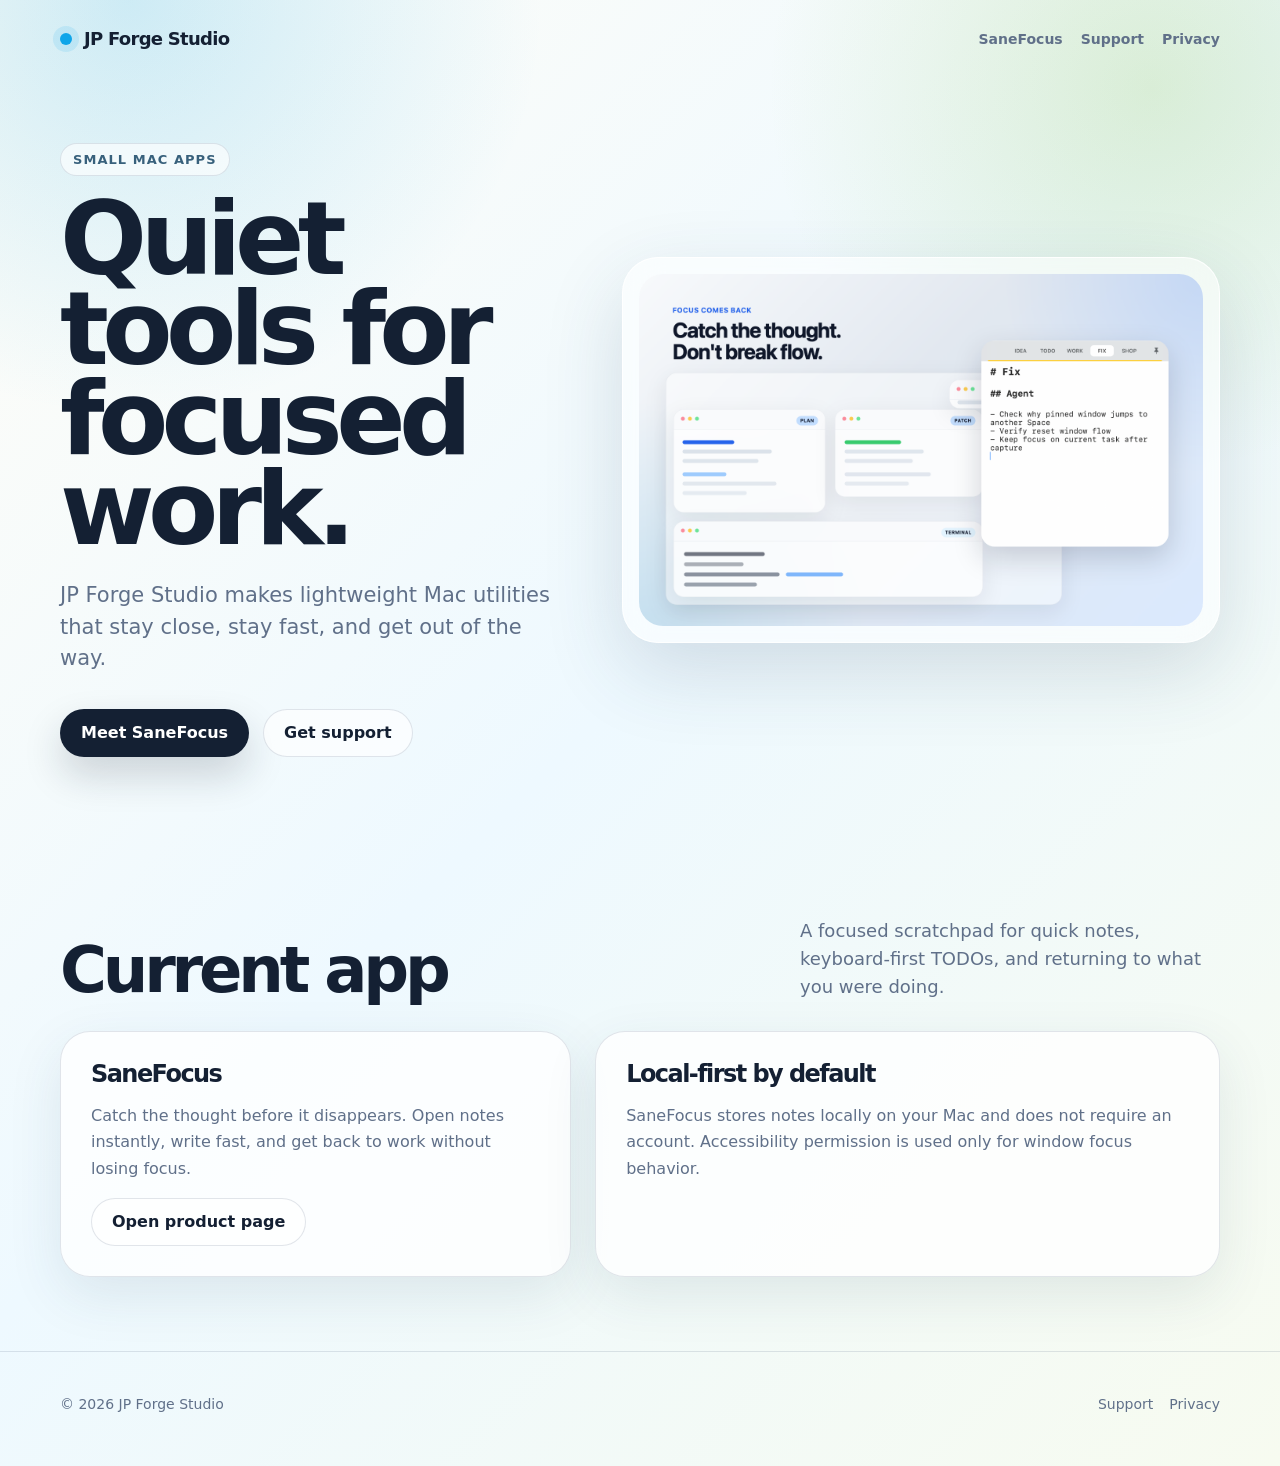
==== index.html @ 9101c615 "Add JP Forge Studio website Create the initial static site for SaneFocus marketing, support, and pri" ====
<!doctype html>
<html lang="en">
  <head>
    <meta charset="utf-8">
    <meta name="viewport" content="width=device-width, initial-scale=1">
    <title>JP Forge Studio</title>
    <meta name="description" content="JP Forge Studio makes small, focused Mac apps.">
    <link rel="stylesheet" href="/styles.css">
  </head>
  <body>
    <header class="shell nav">
      <a class="brand" href="/">
        <span class="brand-dot"></span>
        JP Forge Studio
      </a>
      <nav class="nav-links" aria-label="Main navigation">
        <a href="/sanefocus/">SaneFocus</a>
        <a href="/sanefocus/support/">Support</a>
        <a href="/sanefocus/privacy/">Privacy</a>
      </nav>
    </header>

    <main class="shell hero">
      <section>
        <div class="eyebrow">Small Mac Apps</div>
        <h1>Quiet tools for focused work.</h1>
        <p class="lede">
          JP Forge Studio makes lightweight Mac utilities that stay close,
          stay fast, and get out of the way.
        </p>
        <div class="actions">
          <a class="button" href="/sanefocus/">Meet SaneFocus</a>
          <a class="button secondary" href="/sanefocus/support/">Get support</a>
        </div>
      </section>
      <section class="hero-card" aria-label="SaneFocus preview">
        <img src="/assets/sanefocus/02-focus-comes-back.png" alt="SaneFocus note window on a bright desktop">
      </section>
    </main>

    <section class="shell section">
      <div class="section-head">
        <h2>Current app</h2>
        <p>A focused scratchpad for quick notes, keyboard-first TODOs, and returning to what you were doing.</p>
      </div>
      <div class="split">
        <article class="card">
          <h3>SaneFocus</h3>
          <p>
            Catch the thought before it disappears. Open notes instantly,
            write fast, and get back to work without losing focus.
          </p>
          <a class="button secondary" href="/sanefocus/">Open product page</a>
        </article>
        <article class="card">
          <h3>Local-first by default</h3>
          <p>
            SaneFocus stores notes locally on your Mac and does not require an
            account. Accessibility permission is used only for window focus
            behavior.
          </p>
        </article>
      </div>
    </section>

    <footer class="footer">
      <div class="shell footer-inner">
        <span>© 2026 JP Forge Studio</span>
        <div class="footer-links">
          <a href="/sanefocus/support/">Support</a>
          <a href="/sanefocus/privacy/">Privacy</a>
        </div>
      </div>
    </footer>
  </body>
</html>
---- styles.css ----
:root {
  --paper: #fffdf7;
  --paper-soft: #f7fbf4;
  --ink: #142033;
  --muted: #607089;
  --line: rgba(74, 94, 122, 0.16);
  --cyan: #0ea5e9;
  --green: #8bc34a;
  --sun: #f8d66d;
  --rose: #f0648a;
  --card: rgba(255, 255, 255, 0.78);
  --shadow: 0 28px 80px rgba(43, 68, 93, 0.16);
  --font-display: "Avenir Next", "SF Pro Display", ui-sans-serif, system-ui, sans-serif;
  --font-body: "SF Pro Text", "Avenir Next", ui-sans-serif, system-ui, sans-serif;
}

* {
  box-sizing: border-box;
}

html {
  background: var(--paper);
  color: var(--ink);
  font-family: var(--font-body);
  scroll-behavior: smooth;
}

body {
  margin: 0;
  min-height: 100vh;
  background:
    radial-gradient(circle at 10% 0%, rgba(14, 165, 233, 0.20), transparent 26rem),
    radial-gradient(circle at 90% 6%, rgba(139, 195, 74, 0.22), transparent 24rem),
    linear-gradient(135deg, #fffdf7 0%, #eef9ff 48%, #f7fbf0 100%);
}

a {
  color: inherit;
}

.shell {
  width: min(1160px, calc(100% - 40px));
  margin: 0 auto;
}

.nav {
  display: flex;
  align-items: center;
  justify-content: space-between;
  padding: 28px 0 20px;
}

.brand {
  display: inline-flex;
  align-items: center;
  gap: 12px;
  text-decoration: none;
  font-family: var(--font-display);
  font-size: 18px;
  font-weight: 800;
  letter-spacing: -0.04em;
}

.brand-dot {
  width: 12px;
  height: 12px;
  border-radius: 999px;
  background: var(--cyan);
  box-shadow: 0 0 0 7px rgba(14, 165, 233, 0.12);
}

.nav-links {
  display: flex;
  gap: 18px;
  color: var(--muted);
  font-size: 14px;
  font-weight: 700;
}

.nav-links a {
  text-decoration: none;
}

.nav-links a:hover {
  color: var(--ink);
}

.hero {
  display: grid;
  grid-template-columns: minmax(0, 0.92fr) minmax(0, 1.08fr);
  gap: 52px;
  align-items: center;
  padding: 74px 0 86px;
}

.eyebrow {
  display: inline-flex;
  align-items: center;
  gap: 8px;
  margin-bottom: 18px;
  padding: 8px 12px;
  border: 1px solid var(--line);
  border-radius: 999px;
  background: rgba(255, 255, 255, 0.62);
  color: #38617c;
  font-size: 13px;
  font-weight: 800;
  letter-spacing: 0.08em;
  text-transform: uppercase;
}

h1,
h2,
h3 {
  margin: 0;
  font-family: var(--font-display);
  letter-spacing: -0.065em;
}

h1 {
  max-width: 760px;
  font-size: clamp(54px, 8vw, 104px);
  line-height: 0.88;
}

h2 {
  font-size: clamp(36px, 5vw, 66px);
  line-height: 0.95;
}

h3 {
  font-size: 24px;
  line-height: 1.05;
}

.lede {
  max-width: 650px;
  margin: 26px 0 0;
  color: var(--muted);
  font-size: 21px;
  line-height: 1.5;
}

.actions {
  display: flex;
  flex-wrap: wrap;
  gap: 14px;
  margin-top: 34px;
}

.button {
  display: inline-flex;
  align-items: center;
  justify-content: center;
  min-height: 48px;
  padding: 0 20px;
  border-radius: 999px;
  border: 1px solid transparent;
  background: var(--ink);
  color: #fff;
  font-weight: 800;
  text-decoration: none;
  box-shadow: 0 18px 38px rgba(20, 32, 51, 0.18);
}

.button.secondary {
  background: rgba(255, 255, 255, 0.64);
  color: var(--ink);
  border-color: var(--line);
  box-shadow: none;
}

.hero-card {
  position: relative;
  padding: 16px;
  border: 1px solid rgba(255, 255, 255, 0.88);
  border-radius: 36px;
  background: rgba(255, 255, 255, 0.52);
  box-shadow: var(--shadow);
  backdrop-filter: blur(18px);
}

.hero-card video,
.hero-card img,
.media-grid img {
  display: block;
  width: 100%;
  border-radius: 24px;
}

.section {
  padding: 74px 0;
}

.section-head {
  display: flex;
  align-items: end;
  justify-content: space-between;
  gap: 28px;
  margin-bottom: 30px;
}

.section-head p {
  max-width: 420px;
  margin: 0;
  color: var(--muted);
  font-size: 18px;
  line-height: 1.55;
}

.feature-grid {
  display: grid;
  grid-template-columns: repeat(4, minmax(0, 1fr));
  gap: 16px;
}

.feature {
  min-height: 240px;
  padding: 24px;
  border: 1px solid var(--line);
  border-radius: 28px;
  background: var(--card);
  box-shadow: 0 16px 48px rgba(47, 74, 96, 0.08);
}

.feature-mark {
  width: 42px;
  height: 42px;
  margin-bottom: 42px;
  border-radius: 16px;
  background: linear-gradient(135deg, var(--cyan), var(--green));
  box-shadow: 0 14px 32px rgba(14, 165, 233, 0.18);
}

.feature p,
.card p,
.doc p,
.doc li {
  color: var(--muted);
  line-height: 1.65;
}

.media-grid {
  display: grid;
  grid-template-columns: repeat(3, minmax(0, 1fr));
  gap: 18px;
}

.media-grid img {
  border: 1px solid var(--line);
  box-shadow: 0 18px 54px rgba(43, 68, 93, 0.13);
}

.split {
  display: grid;
  grid-template-columns: 0.9fr 1.1fr;
  gap: 24px;
}

.card,
.doc {
  border: 1px solid var(--line);
  border-radius: 30px;
  background: var(--card);
  box-shadow: 0 18px 54px rgba(43, 68, 93, 0.10);
}

.card {
  padding: 30px;
}

.doc {
  max-width: 820px;
  margin: 52px auto 96px;
  padding: 44px;
}

.doc h1 {
  font-size: clamp(42px, 7vw, 76px);
}

.doc h2 {
  margin-top: 38px;
  font-size: 30px;
}

.doc a {
  color: #096b9b;
  font-weight: 800;
}

.footer {
  padding: 44px 0 54px;
  border-top: 1px solid var(--line);
  color: var(--muted);
  font-size: 14px;
}

.footer-inner {
  display: flex;
  justify-content: space-between;
  gap: 18px;
}

.footer-links {
  display: flex;
  gap: 16px;
}

.footer a {
  text-decoration: none;
}

@media (max-width: 880px) {
  .hero,
  .split {
    grid-template-columns: 1fr;
  }

  .feature-grid,
  .media-grid {
    grid-template-columns: 1fr;
  }

  .section-head,
  .footer-inner {
    align-items: start;
    flex-direction: column;
  }

  .nav {
    align-items: start;
    gap: 20px;
    flex-direction: column;
  }

  .nav-links {
    flex-wrap: wrap;
  }
}
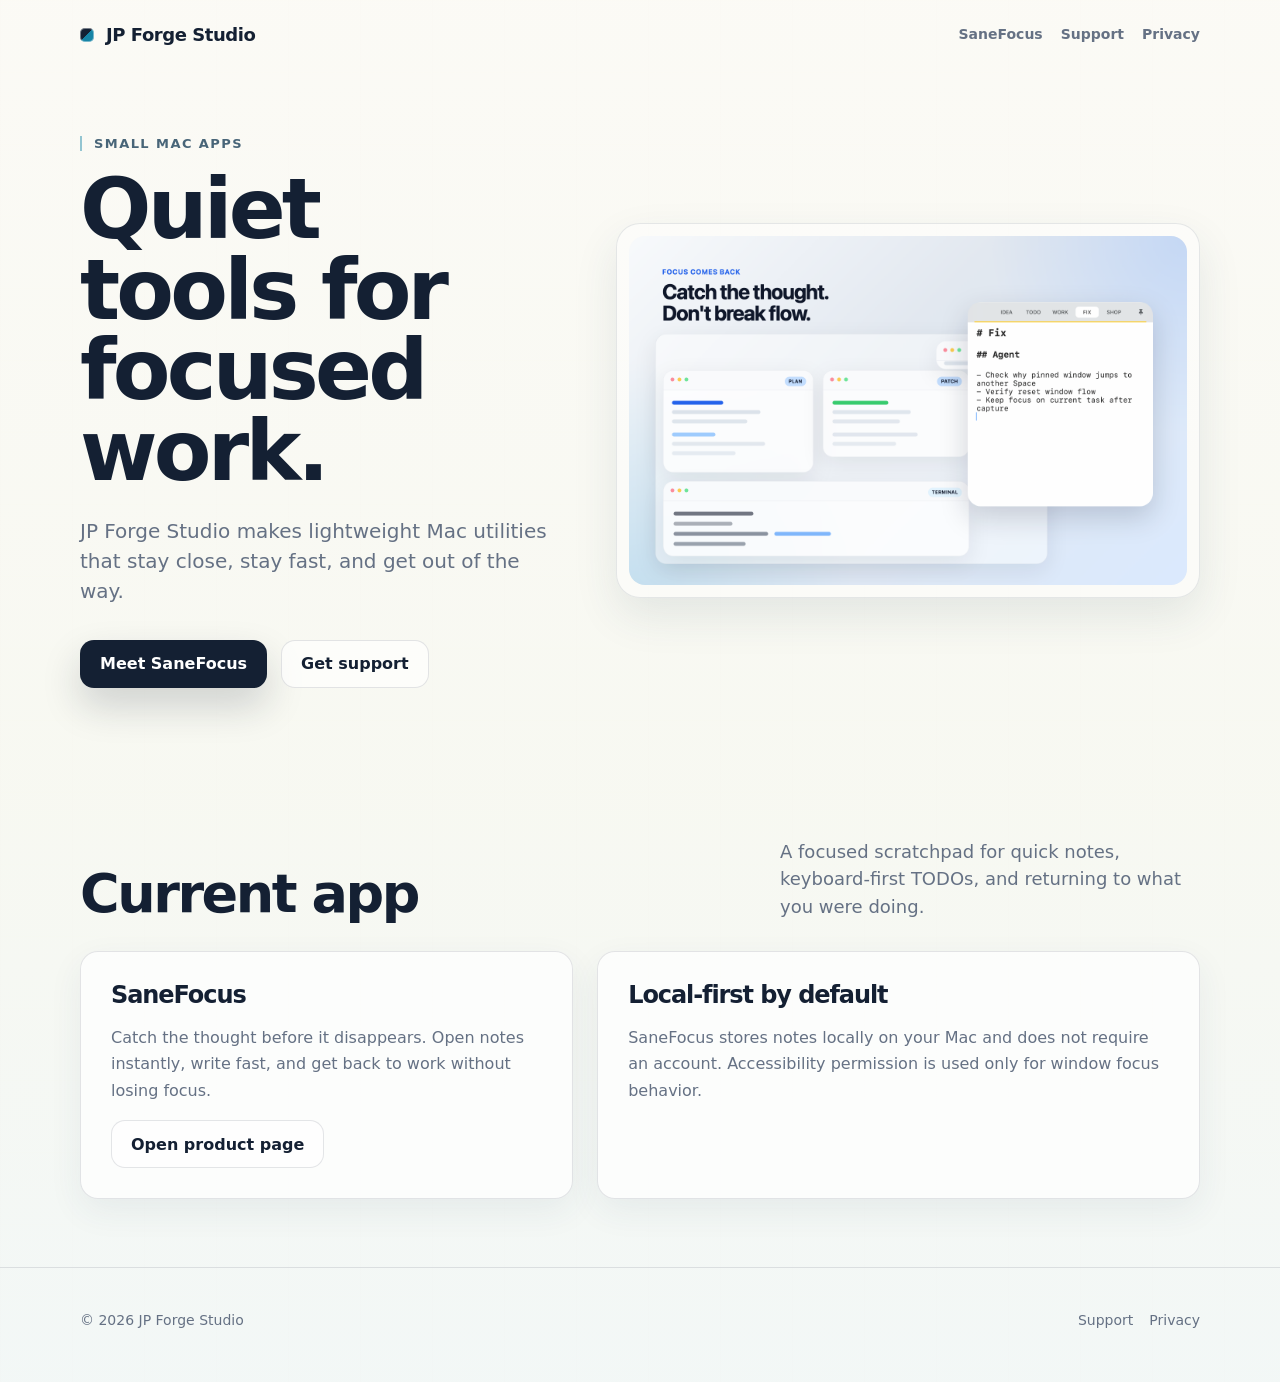
==== commit fa5e4990: "Refine site visual tone" ====
--- a/index.html
+++ b/index.html
@@ -5,6 +5,7 @@
     <meta name="viewport" content="width=device-width, initial-scale=1">
     <title>JP Forge Studio</title>
     <meta name="description" content="JP Forge Studio makes small, focused Mac apps.">
+    <link rel="icon" href="/assets/icons/favicon.svg" type="image/svg+xml">
     <link rel="stylesheet" href="/styles.css">
   </head>
   <body>
--- a/styles.css
+++ b/styles.css
@@ -1,15 +1,15 @@
 :root {
-  --paper: #fffdf7;
-  --paper-soft: #f7fbf4;
+  --paper: #fbfaf5;
+  --paper-soft: #f3f7f2;
   --ink: #142033;
-  --muted: #607089;
-  --line: rgba(74, 94, 122, 0.16);
-  --cyan: #0ea5e9;
-  --green: #8bc34a;
-  --sun: #f8d66d;
-  --rose: #f0648a;
-  --card: rgba(255, 255, 255, 0.78);
-  --shadow: 0 28px 80px rgba(43, 68, 93, 0.16);
+  --muted: #657184;
+  --line: rgba(63, 76, 96, 0.14);
+  --cyan: #1684a6;
+  --green: #789a54;
+  --sun: #d7ad45;
+  --rose: #c96372;
+  --card: rgba(255, 255, 255, 0.70);
+  --shadow: 0 18px 44px rgba(43, 68, 93, 0.10);
   --font-display: "Avenir Next", "SF Pro Display", ui-sans-serif, system-ui, sans-serif;
   --font-body: "SF Pro Text", "Avenir Next", ui-sans-serif, system-ui, sans-serif;
 }
@@ -29,9 +29,10 @@
   margin: 0;
   min-height: 100vh;
   background:
-    radial-gradient(circle at 10% 0%, rgba(14, 165, 233, 0.20), transparent 26rem),
-    radial-gradient(circle at 90% 6%, rgba(139, 195, 74, 0.22), transparent 24rem),
-    linear-gradient(135deg, #fffdf7 0%, #eef9ff 48%, #f7fbf0 100%);
+    linear-gradient(180deg, rgba(251, 250, 245, 0.96) 0%, rgba(247, 248, 241, 0.96) 58%, rgba(242, 247, 246, 0.96) 100%),
+    linear-gradient(90deg, rgba(20, 32, 51, 0.035) 1px, transparent 1px),
+    linear-gradient(180deg, rgba(20, 32, 51, 0.028) 1px, transparent 1px);
+  background-size: auto, 72px 72px, 72px 72px;
 }
 
 a {
@@ -39,7 +40,7 @@
 }
 
 .shell {
-  width: min(1160px, calc(100% - 40px));
+  width: min(1120px, calc(100% - 40px));
   margin: 0 auto;
 }
 
@@ -47,7 +48,7 @@
   display: flex;
   align-items: center;
   justify-content: space-between;
-  padding: 28px 0 20px;
+  padding: 24px 0 18px;
 }
 
 .brand {
@@ -58,15 +59,15 @@
   font-family: var(--font-display);
   font-size: 18px;
   font-weight: 800;
-  letter-spacing: -0.04em;
+  letter-spacing: -0.025em;
 }
 
 .brand-dot {
-  width: 12px;
-  height: 12px;
-  border-radius: 999px;
-  background: var(--cyan);
-  box-shadow: 0 0 0 7px rgba(14, 165, 233, 0.12);
+  width: 14px;
+  height: 14px;
+  border-radius: 5px;
+  background: linear-gradient(135deg, var(--ink) 0 47%, var(--cyan) 48% 100%);
+  box-shadow: inset 0 0 0 1px rgba(255, 255, 255, 0.42);
 }
 
 .nav-links {
@@ -78,19 +79,21 @@
 }
 
 .nav-links a {
+  border-bottom: 1px solid transparent;
   text-decoration: none;
 }
 
 .nav-links a:hover {
+  border-color: rgba(20, 32, 51, 0.22);
   color: var(--ink);
 }
 
 .hero {
   display: grid;
-  grid-template-columns: minmax(0, 0.92fr) minmax(0, 1.08fr);
-  gap: 52px;
-  align-items: center;
-  padding: 74px 0 86px;
+  grid-template-columns: minmax(0, 0.9fr) minmax(0, 1.1fr);
+  gap: 58px;
+  align-items: center;
+  padding: 70px 0 82px;
 }
 
 .eyebrow {
@@ -98,14 +101,15 @@
   align-items: center;
   gap: 8px;
   margin-bottom: 18px;
-  padding: 8px 12px;
-  border: 1px solid var(--line);
-  border-radius: 999px;
-  background: rgba(255, 255, 255, 0.62);
-  color: #38617c;
+  padding: 0 0 0 12px;
+  border: 0;
+  border-left: 2px solid rgba(22, 132, 166, 0.45);
+  border-radius: 0;
+  background: transparent;
+  color: #486578;
   font-size: 13px;
   font-weight: 800;
-  letter-spacing: 0.08em;
+  letter-spacing: 0.11em;
   text-transform: uppercase;
 }
 
@@ -114,30 +118,30 @@
 h3 {
   margin: 0;
   font-family: var(--font-display);
-  letter-spacing: -0.065em;
+  letter-spacing: -0.045em;
 }
 
 h1 {
   max-width: 760px;
-  font-size: clamp(54px, 8vw, 104px);
-  line-height: 0.88;
+  font-size: clamp(46px, 7vw, 84px);
+  line-height: 0.96;
 }
 
 h2 {
-  font-size: clamp(36px, 5vw, 66px);
-  line-height: 0.95;
+  font-size: clamp(32px, 4.6vw, 54px);
+  line-height: 1;
 }
 
 h3 {
   font-size: 24px;
-  line-height: 1.05;
+  line-height: 1.12;
 }
 
 .lede {
   max-width: 650px;
-  margin: 26px 0 0;
-  color: var(--muted);
-  font-size: 21px;
+  margin: 24px 0 0;
+  color: var(--muted);
+  font-size: 20px;
   line-height: 1.5;
 }
 
@@ -153,8 +157,8 @@
   align-items: center;
   justify-content: center;
   min-height: 48px;
-  padding: 0 20px;
-  border-radius: 999px;
+  padding: 0 19px;
+  border-radius: 14px;
   border: 1px solid transparent;
   background: var(--ink);
   color: #fff;
@@ -172,12 +176,11 @@
 
 .hero-card {
   position: relative;
-  padding: 16px;
-  border: 1px solid rgba(255, 255, 255, 0.88);
-  border-radius: 36px;
-  background: rgba(255, 255, 255, 0.52);
+  padding: 12px;
+  border: 1px solid rgba(63, 76, 96, 0.12);
+  border-radius: 24px;
+  background: rgba(255, 255, 255, 0.42);
   box-shadow: var(--shadow);
-  backdrop-filter: blur(18px);
 }
 
 .hero-card video,
@@ -185,11 +188,11 @@
 .media-grid img {
   display: block;
   width: 100%;
-  border-radius: 24px;
+  border-radius: 16px;
 }
 
 .section {
-  padding: 74px 0;
+  padding: 68px 0;
 }
 
 .section-head {
@@ -215,21 +218,21 @@
 }
 
 .feature {
-  min-height: 240px;
+  min-height: 230px;
   padding: 24px;
   border: 1px solid var(--line);
-  border-radius: 28px;
+  border-radius: 18px;
   background: var(--card);
-  box-shadow: 0 16px 48px rgba(47, 74, 96, 0.08);
+  box-shadow: 0 12px 34px rgba(47, 74, 96, 0.06);
 }
 
 .feature-mark {
-  width: 42px;
-  height: 42px;
-  margin-bottom: 42px;
-  border-radius: 16px;
-  background: linear-gradient(135deg, var(--cyan), var(--green));
-  box-shadow: 0 14px 32px rgba(14, 165, 233, 0.18);
+  width: 34px;
+  height: 34px;
+  margin-bottom: 44px;
+  border-radius: 10px;
+  background: linear-gradient(135deg, rgba(22, 132, 166, 0.92), rgba(120, 154, 84, 0.92));
+  box-shadow: 0 10px 22px rgba(22, 132, 166, 0.12);
 }
 
 .feature p,
@@ -248,7 +251,7 @@
 
 .media-grid img {
   border: 1px solid var(--line);
-  box-shadow: 0 18px 54px rgba(43, 68, 93, 0.13);
+  box-shadow: 0 14px 34px rgba(43, 68, 93, 0.10);
 }
 
 .split {
@@ -260,9 +263,9 @@
 .card,
 .doc {
   border: 1px solid var(--line);
-  border-radius: 30px;
+  border-radius: 18px;
   background: var(--card);
-  box-shadow: 0 18px 54px rgba(43, 68, 93, 0.10);
+  box-shadow: 0 12px 34px rgba(43, 68, 93, 0.07);
 }
 
 .card {
@@ -271,12 +274,12 @@
 
 .doc {
   max-width: 820px;
-  margin: 52px auto 96px;
-  padding: 44px;
+  margin: 48px auto 92px;
+  padding: 42px;
 }
 
 .doc h1 {
-  font-size: clamp(42px, 7vw, 76px);
+  font-size: clamp(40px, 6.5vw, 68px);
 }
 
 .doc h2 {
@@ -312,9 +315,30 @@
 }
 
 @media (max-width: 880px) {
+  .shell {
+    width: min(100% - 32px, 1120px);
+  }
+
   .hero,
   .split {
     grid-template-columns: 1fr;
+  }
+
+  .hero {
+    gap: 34px;
+    padding: 44px 0 54px;
+  }
+
+  h1 {
+    font-size: clamp(42px, 13vw, 64px);
+  }
+
+  h2 {
+    font-size: clamp(30px, 9vw, 44px);
+  }
+
+  .lede {
+    font-size: 18px;
   }
 
   .feature-grid,
@@ -337,4 +361,13 @@
   .nav-links {
     flex-wrap: wrap;
   }
-}
+
+  .section {
+    padding: 52px 0;
+  }
+
+  .doc {
+    margin: 32px auto 68px;
+    padding: 30px 24px;
+  }
+}
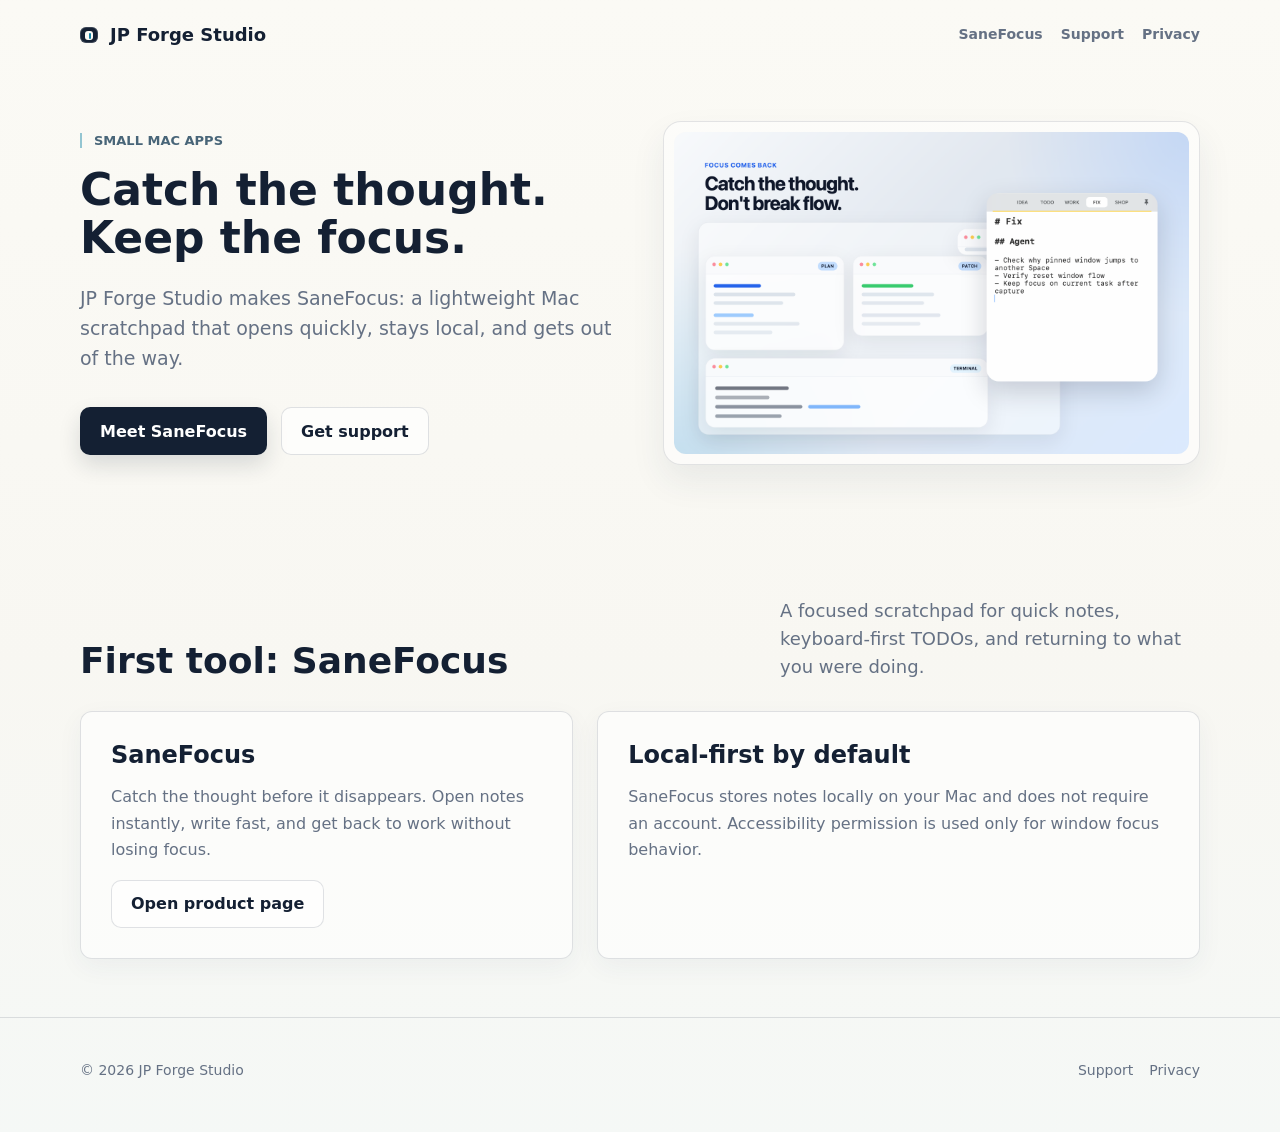
==== commit c086de33: "Refine SaneFocus site tone Unify the homepage and product page around the SaneFocus tagline, then qu" ====
--- a/index.html
+++ b/index.html
@@ -4,7 +4,7 @@
     <meta charset="utf-8">
     <meta name="viewport" content="width=device-width, initial-scale=1">
     <title>JP Forge Studio</title>
-    <meta name="description" content="JP Forge Studio makes small, focused Mac apps.">
+    <meta name="description" content="JP Forge Studio makes SaneFocus, a small Mac scratchpad for catching thoughts without losing focus.">
     <link rel="icon" href="/assets/icons/favicon.svg" type="image/svg+xml">
     <link rel="stylesheet" href="/styles.css">
   </head>
@@ -24,10 +24,10 @@
     <main class="shell hero">
       <section>
         <div class="eyebrow">Small Mac Apps</div>
-        <h1>Quiet tools for focused work.</h1>
+        <h1>Catch the thought.<br>Keep the focus.</h1>
         <p class="lede">
-          JP Forge Studio makes lightweight Mac utilities that stay close,
-          stay fast, and get out of the way.
+          JP Forge Studio makes SaneFocus: a lightweight Mac scratchpad that
+          opens quickly, stays local, and gets out of the way.
         </p>
         <div class="actions">
           <a class="button" href="/sanefocus/">Meet SaneFocus</a>
@@ -41,7 +41,7 @@
 
     <section class="shell section">
       <div class="section-head">
-        <h2>Current app</h2>
+        <h2>First tool: SaneFocus</h2>
         <p>A focused scratchpad for quick notes, keyboard-first TODOs, and returning to what you were doing.</p>
       </div>
       <div class="split">
--- a/styles.css
+++ b/styles.css
@@ -1,15 +1,19 @@
 :root {
   --paper: #fbfaf5;
-  --paper-soft: #f3f7f2;
+  --paper-soft: #f6f4ee;
   --ink: #142033;
   --muted: #657184;
-  --line: rgba(63, 76, 96, 0.14);
+  --line: rgba(63, 76, 96, 0.16);
   --cyan: #1684a6;
   --green: #789a54;
   --sun: #d7ad45;
   --rose: #c96372;
-  --card: rgba(255, 255, 255, 0.70);
-  --shadow: 0 18px 44px rgba(43, 68, 93, 0.10);
+  --card: rgba(255, 255, 255, 0.58);
+  --shadow: 0 16px 34px rgba(43, 68, 93, 0.08);
+  --shadow-soft: 0 8px 26px rgba(43, 68, 93, 0.05);
+  --radius-sm: 10px;
+  --radius: 12px;
+  --radius-lg: 18px;
   --font-display: "Avenir Next", "SF Pro Display", ui-sans-serif, system-ui, sans-serif;
   --font-body: "SF Pro Text", "Avenir Next", ui-sans-serif, system-ui, sans-serif;
 }
@@ -29,10 +33,10 @@
   margin: 0;
   min-height: 100vh;
   background:
-    linear-gradient(180deg, rgba(251, 250, 245, 0.96) 0%, rgba(247, 248, 241, 0.96) 58%, rgba(242, 247, 246, 0.96) 100%),
-    linear-gradient(90deg, rgba(20, 32, 51, 0.035) 1px, transparent 1px),
-    linear-gradient(180deg, rgba(20, 32, 51, 0.028) 1px, transparent 1px);
-  background-size: auto, 72px 72px, 72px 72px;
+    linear-gradient(180deg, rgba(251, 250, 245, 0.98) 0%, rgba(248, 247, 242, 0.98) 58%, rgba(245, 248, 246, 0.98) 100%),
+    linear-gradient(90deg, rgba(20, 32, 51, 0.018) 1px, transparent 1px),
+    linear-gradient(180deg, rgba(20, 32, 51, 0.014) 1px, transparent 1px);
+  background-size: auto, 96px 96px, 96px 96px;
 }
 
 a {
@@ -59,15 +63,35 @@
   font-family: var(--font-display);
   font-size: 18px;
   font-weight: 800;
-  letter-spacing: -0.025em;
+  letter-spacing: 0;
 }
 
 .brand-dot {
-  width: 14px;
-  height: 14px;
-  border-radius: 5px;
-  background: linear-gradient(135deg, var(--ink) 0 47%, var(--cyan) 48% 100%);
-  box-shadow: inset 0 0 0 1px rgba(255, 255, 255, 0.42);
+  position: relative;
+  width: 18px;
+  height: 16px;
+  border-radius: 6px;
+  background: var(--ink);
+  box-shadow: inset 0 0 0 1px rgba(255, 255, 255, 0.16);
+}
+
+.brand-dot::before {
+  position: absolute;
+  inset: 4px 5px 3px;
+  border-radius: 3px;
+  background: var(--paper);
+  content: "";
+}
+
+.brand-dot::after {
+  position: absolute;
+  right: 7px;
+  bottom: 4px;
+  width: 2px;
+  height: 6px;
+  border-radius: 999px;
+  background: var(--cyan);
+  content: "";
 }
 
 .nav-links {
@@ -90,10 +114,10 @@
 
 .hero {
   display: grid;
-  grid-template-columns: minmax(0, 0.9fr) minmax(0, 1.1fr);
-  gap: 58px;
+  grid-template-columns: minmax(0, 1fr) minmax(360px, 1fr);
+  gap: 46px;
   align-items: center;
-  padding: 70px 0 82px;
+  padding: 58px 0 74px;
 }
 
 .eyebrow {
@@ -109,7 +133,7 @@
   color: #486578;
   font-size: 13px;
   font-weight: 800;
-  letter-spacing: 0.11em;
+  letter-spacing: 0;
   text-transform: uppercase;
 }
 
@@ -118,18 +142,18 @@
 h3 {
   margin: 0;
   font-family: var(--font-display);
-  letter-spacing: -0.045em;
+  letter-spacing: 0;
 }
 
 h1 {
-  max-width: 760px;
-  font-size: clamp(46px, 7vw, 84px);
-  line-height: 0.96;
+  max-width: 620px;
+  font-size: 44px;
+  line-height: 1.08;
 }
 
 h2 {
-  font-size: clamp(32px, 4.6vw, 54px);
-  line-height: 1;
+  font-size: 36px;
+  line-height: 1.08;
 }
 
 h3 {
@@ -138,11 +162,11 @@
 }
 
 .lede {
-  max-width: 650px;
-  margin: 24px 0 0;
+  max-width: 590px;
+  margin: 22px 0 0;
   color: var(--muted);
-  font-size: 20px;
-  line-height: 1.5;
+  font-size: 19px;
+  line-height: 1.58;
 }
 
 .actions {
@@ -158,13 +182,13 @@
   justify-content: center;
   min-height: 48px;
   padding: 0 19px;
-  border-radius: 14px;
+  border-radius: var(--radius-sm);
   border: 1px solid transparent;
   background: var(--ink);
   color: #fff;
   font-weight: 800;
   text-decoration: none;
-  box-shadow: 0 18px 38px rgba(20, 32, 51, 0.18);
+  box-shadow: 0 10px 22px rgba(20, 32, 51, 0.14);
 }
 
 .button.secondary {
@@ -176,10 +200,12 @@
 
 .hero-card {
   position: relative;
-  padding: 12px;
-  border: 1px solid rgba(63, 76, 96, 0.12);
-  border-radius: 24px;
-  background: rgba(255, 255, 255, 0.42);
+  justify-self: end;
+  max-width: 650px;
+  padding: 10px;
+  border: 1px solid rgba(63, 76, 96, 0.14);
+  border-radius: var(--radius-lg);
+  background: rgba(255, 255, 255, 0.48);
   box-shadow: var(--shadow);
 }
 
@@ -188,11 +214,11 @@
 .media-grid img {
   display: block;
   width: 100%;
-  border-radius: 16px;
+  border-radius: var(--radius);
 }
 
 .section {
-  padding: 68px 0;
+  padding: 58px 0;
 }
 
 .section-head {
@@ -218,21 +244,21 @@
 }
 
 .feature {
-  min-height: 230px;
+  min-height: 212px;
   padding: 24px;
   border: 1px solid var(--line);
-  border-radius: 18px;
+  border-radius: var(--radius);
   background: var(--card);
-  box-shadow: 0 12px 34px rgba(47, 74, 96, 0.06);
+  box-shadow: var(--shadow-soft);
 }
 
 .feature-mark {
-  width: 34px;
-  height: 34px;
-  margin-bottom: 44px;
-  border-radius: 10px;
-  background: linear-gradient(135deg, rgba(22, 132, 166, 0.92), rgba(120, 154, 84, 0.92));
-  box-shadow: 0 10px 22px rgba(22, 132, 166, 0.12);
+  width: 38px;
+  height: 3px;
+  margin-bottom: 46px;
+  border-radius: 999px;
+  background: var(--cyan);
+  box-shadow: none;
 }
 
 .feature p,
@@ -246,7 +272,7 @@
 .media-grid {
   display: grid;
   grid-template-columns: repeat(3, minmax(0, 1fr));
-  gap: 18px;
+  gap: 16px;
 }
 
 .media-grid img {
@@ -263,9 +289,9 @@
 .card,
 .doc {
   border: 1px solid var(--line);
-  border-radius: 18px;
+  border-radius: var(--radius);
   background: var(--card);
-  box-shadow: 0 12px 34px rgba(43, 68, 93, 0.07);
+  box-shadow: var(--shadow-soft);
 }
 
 .card {
@@ -279,12 +305,18 @@
 }
 
 .doc h1 {
-  font-size: clamp(40px, 6.5vw, 68px);
+  font-size: 46px;
 }
 
 .doc h2 {
-  margin-top: 38px;
+  margin-top: 46px;
+  margin-bottom: 18px;
   font-size: 30px;
+}
+
+.doc h3 {
+  margin-top: 26px;
+  margin-bottom: 10px;
 }
 
 .doc a {
@@ -325,20 +357,26 @@
   }
 
   .hero {
-    gap: 34px;
-    padding: 44px 0 54px;
+    gap: 32px;
+    padding: 42px 0 56px;
   }
 
   h1 {
-    font-size: clamp(42px, 13vw, 64px);
+    font-size: 42px;
+    line-height: 1.05;
   }
 
   h2 {
-    font-size: clamp(30px, 9vw, 44px);
+    font-size: 32px;
   }
 
   .lede {
     font-size: 18px;
+  }
+
+  .hero-card {
+    justify-self: start;
+    max-width: 660px;
   }
 
   .feature-grid,
@@ -371,3 +409,30 @@
     padding: 30px 24px;
   }
 }
+
+@media (max-width: 560px) {
+  .shell {
+    width: min(100% - 28px, 1120px);
+  }
+
+  .hero {
+    padding-top: 32px;
+  }
+
+  h1,
+  .doc h1 {
+    font-size: 36px;
+  }
+
+  h2 {
+    font-size: 31px;
+  }
+
+  .actions {
+    gap: 10px;
+  }
+
+  .button {
+    width: 100%;
+  }
+}
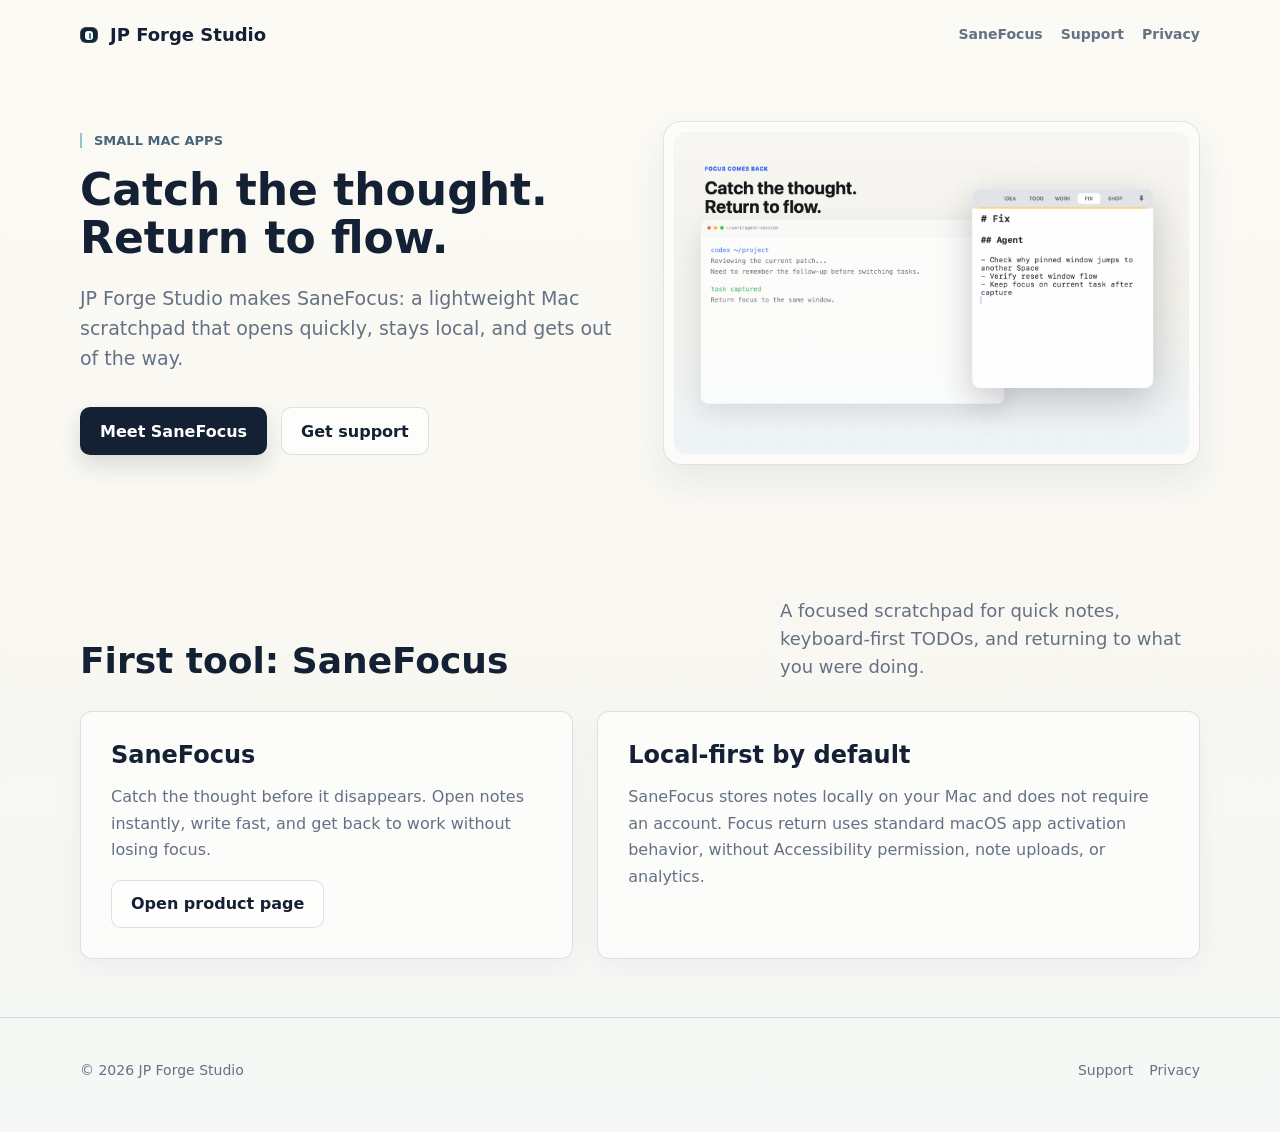
==== commit e6f059fd: "Update SaneFocus launch copy" ====
--- a/index.html
+++ b/index.html
@@ -4,7 +4,7 @@
     <meta charset="utf-8">
     <meta name="viewport" content="width=device-width, initial-scale=1">
     <title>JP Forge Studio</title>
-    <meta name="description" content="JP Forge Studio makes SaneFocus, a small Mac scratchpad for catching thoughts without losing focus.">
+    <meta name="description" content="JP Forge Studio makes SaneFocus, a small Mac scratchpad for catching thoughts and returning to flow.">
     <link rel="icon" href="/assets/icons/favicon.svg" type="image/svg+xml">
     <link rel="stylesheet" href="/styles.css">
   </head>
@@ -24,7 +24,7 @@
     <main class="shell hero">
       <section>
         <div class="eyebrow">Small Mac Apps</div>
-        <h1>Catch the thought.<br>Keep the focus.</h1>
+        <h1>Catch the thought.<br>Return to flow.</h1>
         <p class="lede">
           JP Forge Studio makes SaneFocus: a lightweight Mac scratchpad that
           opens quickly, stays local, and gets out of the way.
@@ -57,8 +57,8 @@
           <h3>Local-first by default</h3>
           <p>
             SaneFocus stores notes locally on your Mac and does not require an
-            account. Accessibility permission is used only for window focus
-            behavior.
+            account. Focus return uses standard macOS app activation behavior,
+            without Accessibility permission, note uploads, or analytics.
           </p>
         </article>
       </div>
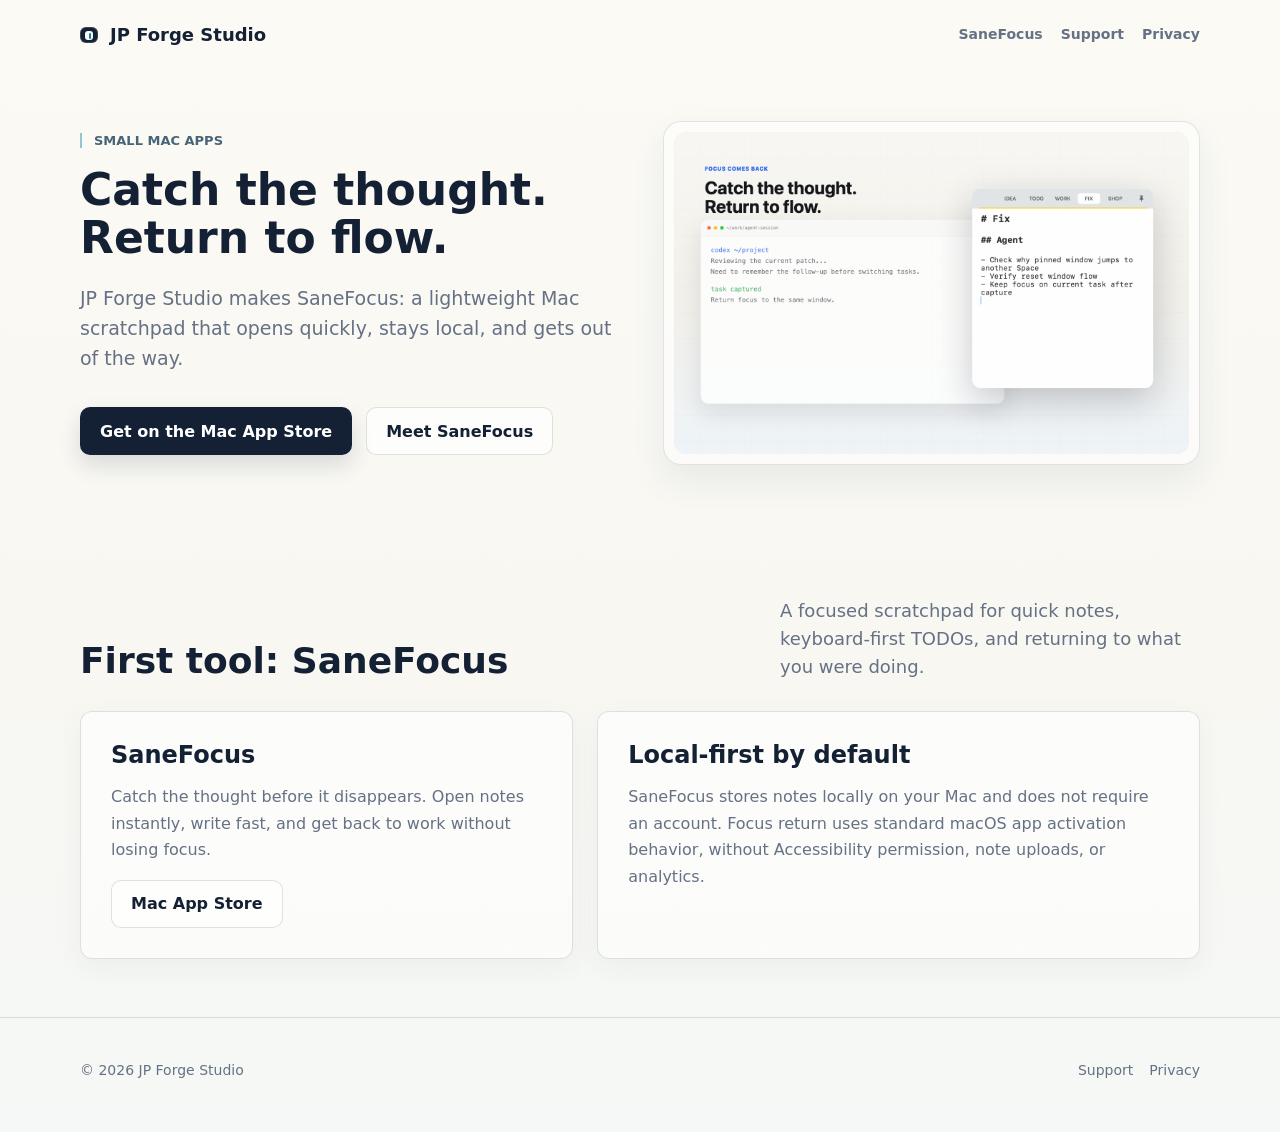
==== commit d9f9785c: "Add App Store website links" ====
--- a/index.html
+++ b/index.html
@@ -30,8 +30,8 @@
           opens quickly, stays local, and gets out of the way.
         </p>
         <div class="actions">
-          <a class="button" href="/sanefocus/">Meet SaneFocus</a>
-          <a class="button secondary" href="/sanefocus/support/">Get support</a>
+          <a class="button" href="https://apps.apple.com/us/app/sanefocus/id6764035093?mt=12" target="_blank" rel="noopener">Get on the Mac App Store</a>
+          <a class="button secondary" href="/sanefocus/">Meet SaneFocus</a>
         </div>
       </section>
       <section class="hero-card" aria-label="SaneFocus preview">
@@ -51,7 +51,7 @@
             Catch the thought before it disappears. Open notes instantly,
             write fast, and get back to work without losing focus.
           </p>
-          <a class="button secondary" href="/sanefocus/">Open product page</a>
+          <a class="button secondary" href="https://apps.apple.com/us/app/sanefocus/id6764035093?mt=12" target="_blank" rel="noopener">Mac App Store</a>
         </article>
         <article class="card">
           <h3>Local-first by default</h3>
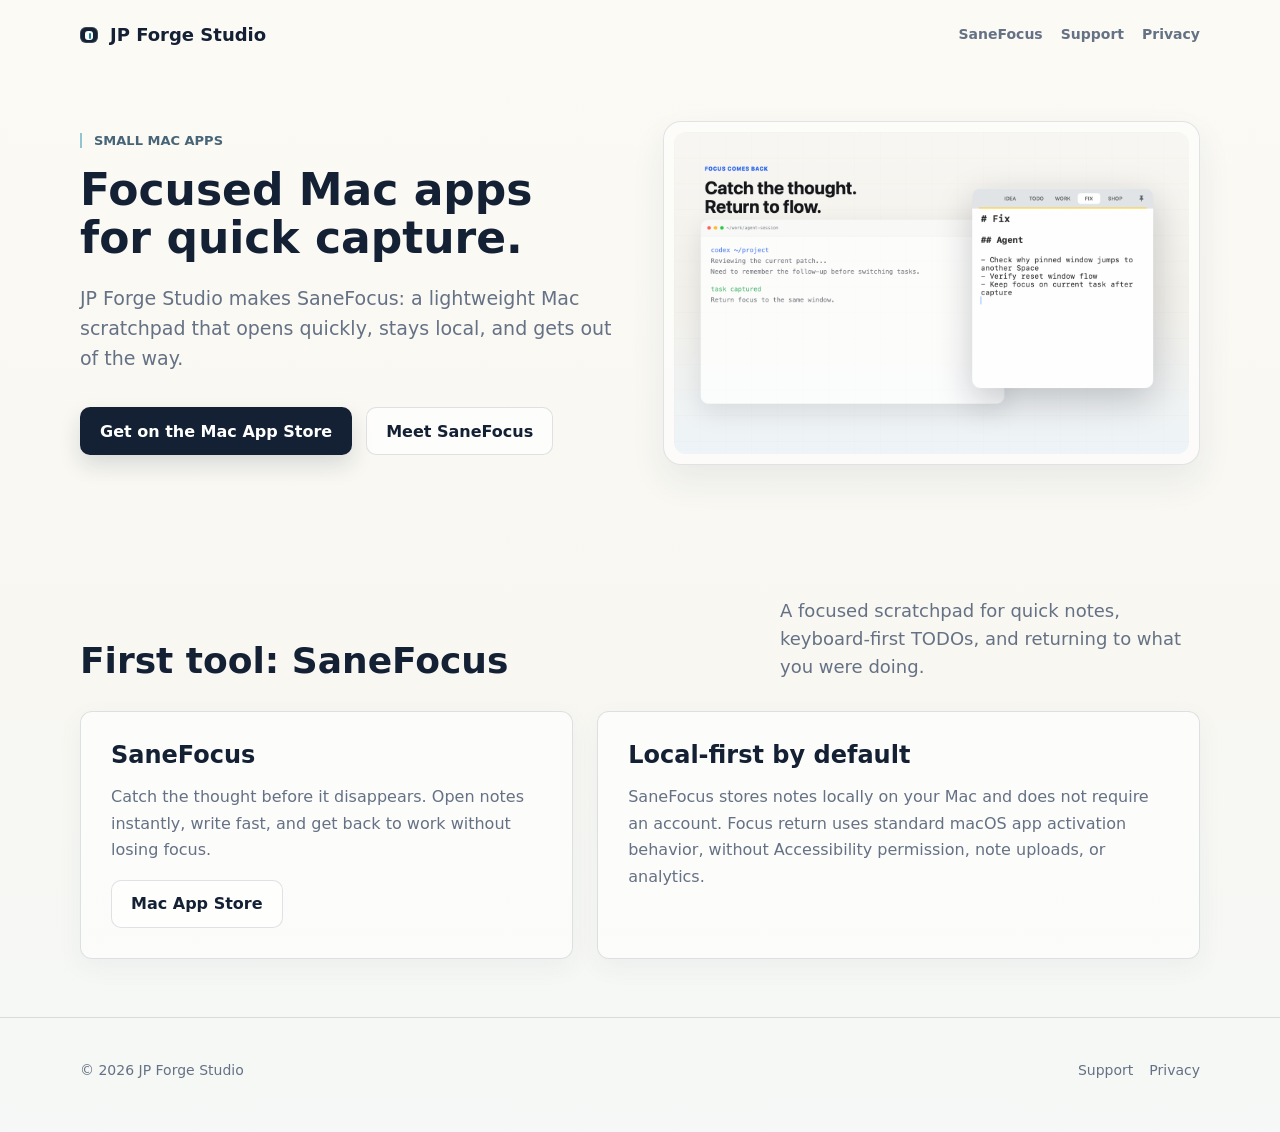
==== commit 20e9f48a: "Improve site SEO metadata" ====
--- a/index.html
+++ b/index.html
@@ -3,10 +3,30 @@
   <head>
     <meta charset="utf-8">
     <meta name="viewport" content="width=device-width, initial-scale=1">
-    <title>JP Forge Studio</title>
-    <meta name="description" content="JP Forge Studio makes SaneFocus, a small Mac scratchpad for catching thoughts and returning to flow.">
+    <title>JP Forge Studio - Focused Mac Apps</title>
+    <meta name="description" content="JP Forge Studio makes SaneFocus, a lightweight macOS scratchpad for catching thoughts and returning to flow.">
+    <link rel="canonical" href="https://jpforgestudio.com/">
+    <meta property="og:title" content="JP Forge Studio - Focused Mac Apps">
+    <meta property="og:description" content="JP Forge Studio makes SaneFocus, a lightweight macOS scratchpad for catching thoughts and returning to flow.">
+    <meta property="og:type" content="website">
+    <meta property="og:url" content="https://jpforgestudio.com/">
+    <meta property="og:image" content="https://jpforgestudio.com/assets/sanefocus/social-preview.png">
+    <meta property="og:site_name" content="JP Forge Studio">
+    <meta name="twitter:card" content="summary_large_image">
+    <meta name="twitter:title" content="JP Forge Studio - Focused Mac Apps">
+    <meta name="twitter:description" content="JP Forge Studio makes SaneFocus, a lightweight macOS scratchpad for catching thoughts and returning to flow.">
+    <meta name="twitter:image" content="https://jpforgestudio.com/assets/sanefocus/social-preview.png">
     <link rel="icon" href="/assets/icons/favicon.svg" type="image/svg+xml">
     <link rel="stylesheet" href="/styles.css">
+    <script type="application/ld+json">
+      {
+        "@context": "https://schema.org",
+        "@type": "Organization",
+        "name": "JP Forge Studio",
+        "url": "https://jpforgestudio.com/",
+        "email": "jpforge.studio@gmail.com"
+      }
+    </script>
   </head>
   <body>
     <header class="shell nav">
@@ -24,7 +44,7 @@
     <main class="shell hero">
       <section>
         <div class="eyebrow">Small Mac Apps</div>
-        <h1>Catch the thought.<br>Return to flow.</h1>
+        <h1>Focused Mac apps for quick capture.</h1>
         <p class="lede">
           JP Forge Studio makes SaneFocus: a lightweight Mac scratchpad that
           opens quickly, stays local, and gets out of the way.
@@ -35,7 +55,7 @@
         </div>
       </section>
       <section class="hero-card" aria-label="SaneFocus preview">
-        <img src="/assets/sanefocus/02-focus-comes-back.png" alt="SaneFocus note window on a bright desktop">
+        <img src="/assets/sanefocus/02-focus-comes-back.png" width="1440" height="900" alt="SaneFocus note window on a bright desktop">
       </section>
     </main>
 
--- a/styles.css
+++ b/styles.css
@@ -214,6 +214,7 @@
 .media-grid img {
   display: block;
   width: 100%;
+  height: auto;
   border-radius: var(--radius);
 }
 
@@ -264,7 +265,9 @@
 .feature p,
 .card p,
 .doc p,
-.doc li {
+.doc li,
+.workshop-card p,
+.update-row p {
   color: var(--muted);
   line-height: 1.65;
 }
@@ -298,6 +301,189 @@
   padding: 30px;
 }
 
+.workshop-section {
+  position: relative;
+}
+
+.workshop-grid {
+  display: grid;
+  grid-template-columns: 1.12fr 0.88fr;
+  gap: 18px;
+}
+
+.workshop-grid.single {
+  grid-template-columns: minmax(0, 760px);
+}
+
+.workshop-card {
+  position: relative;
+  min-height: 250px;
+  padding: 30px;
+  overflow: hidden;
+  border: 1px solid var(--line);
+  border-radius: var(--radius-lg);
+  background:
+    linear-gradient(135deg, rgba(255, 255, 255, 0.68), rgba(246, 244, 238, 0.72)),
+    radial-gradient(circle at 86% 14%, rgba(215, 173, 69, 0.16), transparent 34%);
+  box-shadow: var(--shadow-soft);
+  text-decoration: none;
+}
+
+.workshop-card::after {
+  position: absolute;
+  right: -26px;
+  bottom: -34px;
+  width: 146px;
+  height: 146px;
+  border: 1px solid rgba(20, 32, 51, 0.08);
+  border-radius: 44px;
+  transform: rotate(12deg);
+  content: "";
+}
+
+.workshop-card.primary {
+  background:
+    linear-gradient(135deg, rgba(255, 255, 255, 0.74), rgba(245, 248, 246, 0.82)),
+    radial-gradient(circle at 88% 14%, rgba(22, 132, 166, 0.18), transparent 36%);
+}
+
+.workshop-card h3 {
+  max-width: 430px;
+  margin-top: 20px;
+  font-size: 30px;
+}
+
+.workshop-card p {
+  max-width: 510px;
+  margin: 18px 0 0;
+  font-size: 17px;
+}
+
+.workshop-kicker,
+.doc-eyebrow,
+.update-row span {
+  color: #486578;
+  font-size: 12px;
+  font-weight: 900;
+  letter-spacing: 0.08em;
+  text-transform: uppercase;
+}
+
+.text-link {
+  display: inline-flex;
+  margin-top: 26px;
+  color: #096b9b;
+  font-weight: 900;
+}
+
+.doc-eyebrow {
+  margin: 0 0 14px;
+}
+
+.doc-lede {
+  max-width: 690px;
+  margin: 20px 0 30px;
+  font-size: 20px;
+}
+
+.article p {
+  font-size: 17px;
+}
+
+.article-back {
+  margin-top: 38px;
+}
+
+.code-card {
+  margin: 34px 0 38px;
+  padding: 24px;
+  overflow-x: auto;
+  border: 1px solid rgba(63, 76, 96, 0.16);
+  border-radius: var(--radius);
+  background: rgba(20, 32, 51, 0.92);
+  color: #f8f3df;
+  font-size: 14px;
+  line-height: 1.7;
+  box-shadow: var(--shadow-soft);
+}
+
+.shortcut-table {
+  display: grid;
+  gap: 10px;
+  margin: 34px 0 38px;
+}
+
+.shortcut-table div {
+  display: grid;
+  grid-template-columns: minmax(160px, auto) 1fr minmax(72px, auto);
+  gap: 18px;
+  align-items: center;
+  padding: 14px 16px;
+  border: 1px solid var(--line);
+  border-radius: var(--radius-sm);
+  background: rgba(255, 255, 255, 0.58);
+}
+
+.shortcut-keys {
+  display: inline-flex;
+  align-items: center;
+  gap: 6px;
+}
+
+kbd {
+  display: inline-flex;
+  min-width: 32px;
+  min-height: 30px;
+  align-items: center;
+  justify-content: center;
+  padding: 0 8px;
+  border: 1px solid rgba(63, 76, 96, 0.2);
+  border-radius: 8px;
+  background: rgba(255, 255, 255, 0.74);
+  box-shadow: 0 2px 0 rgba(20, 32, 51, 0.08);
+  color: var(--ink);
+  font-family: var(--font-body);
+  font-size: 12px;
+  font-weight: 900;
+}
+
+.shortcut-table code,
+.article p code {
+  padding: 2px 6px;
+  border-radius: 6px;
+  background: rgba(20, 32, 51, 0.08);
+  color: var(--ink);
+}
+
+.update-index {
+  max-width: 900px;
+}
+
+.update-list {
+  display: grid;
+  gap: 14px;
+  margin-top: 34px;
+}
+
+.update-row {
+  display: grid;
+  gap: 8px;
+  padding: 24px;
+  border: 1px solid var(--line);
+  border-radius: var(--radius);
+  background: rgba(255, 255, 255, 0.56);
+  text-decoration: none;
+}
+
+.update-row strong {
+  font-family: var(--font-display);
+  font-size: 25px;
+}
+
+.update-row p {
+  margin: 0;
+}
+
 .doc {
   max-width: 820px;
   margin: 48px auto 92px;
@@ -380,14 +566,21 @@
   }
 
   .feature-grid,
-  .media-grid {
+  .media-grid,
+  .workshop-grid {
     grid-template-columns: 1fr;
   }
 
   .section-head,
+  .shortcut-table div,
   .footer-inner {
     align-items: start;
     flex-direction: column;
+  }
+
+  .shortcut-table div {
+    display: flex;
+    gap: 10px;
   }
 
   .nav {
